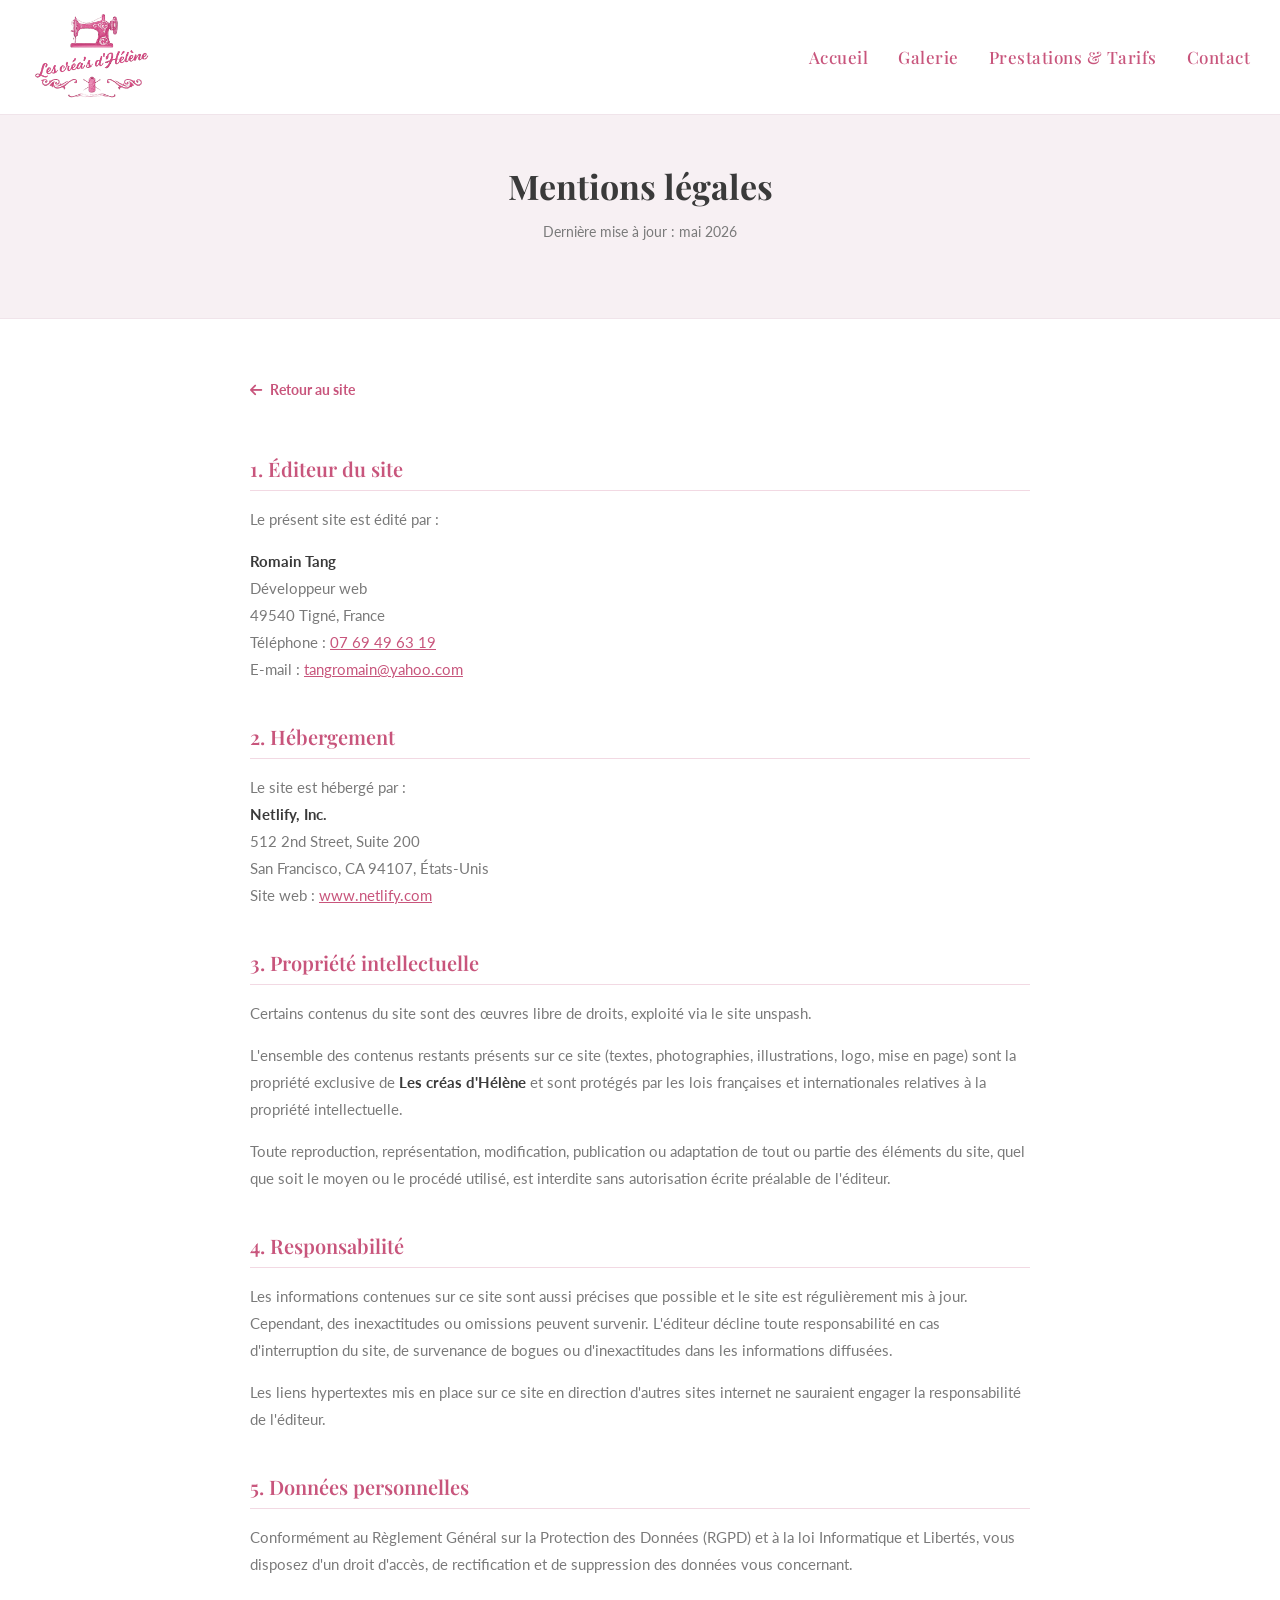
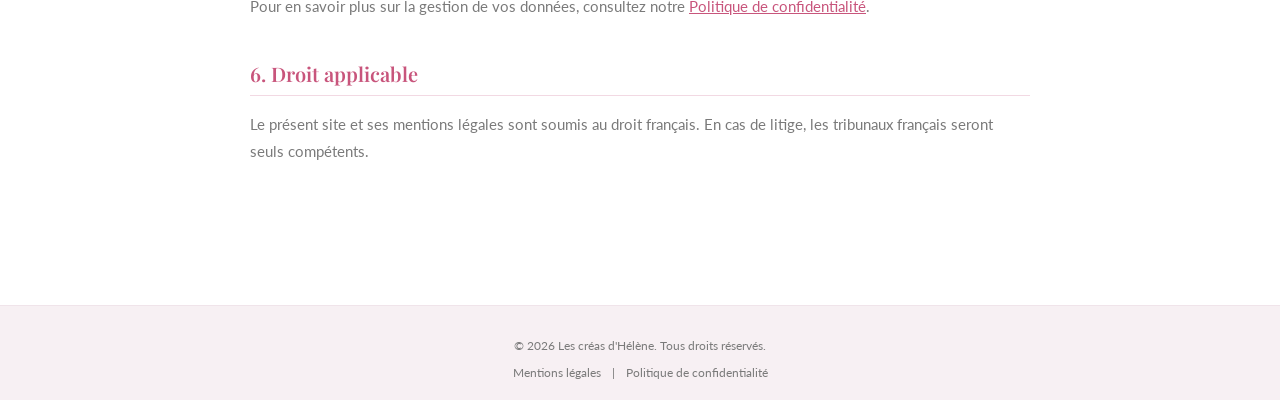
==== mentions.html @ effd79c7 "feat: add mentions legales + pol de confidentialité + link and css associated" ====
<!DOCTYPE html>
<html lang="fr">
<head>
  <meta charset="UTF-8" />
  <meta name="viewport" content="width=device-width, initial-scale=1.0"/>
  <title>Mentions légales – Les créas d'Hélène</title>
  <meta name="description" content="Mentions légales du site Les créas d'Hélène, couture artisanale à Yzernay.">
  <link rel="stylesheet" href="https://cdnjs.cloudflare.com/ajax/libs/font-awesome/6.5.2/css/all.min.css">
  <link href="https://fonts.googleapis.com/css2?family=Playfair+Display:wght@400;600;700&family=Lato:wght@300;400;700&display=swap" rel="stylesheet"/>
  <link rel="stylesheet" href="styles.css"/>
</head>
<body>

<!-- HEADER -->
<header>
  <a class="logo" href="index.html">
    <img src="assets/logos/couture-artisanale-helene.png" alt="Les créas d'Hélène"/>
  </a>
  <nav>
    <a href="index.html#hero">Accueil</a>
    <a href="index.html#galerie">Galerie</a>
    <a href="index.html#tarifs">Prestations & Tarifs</a>
    <a href="index.html#contact">Contact</a>
  </nav>
  <button class="burger" id="burgerBtn" aria-label="Menu">
    <span></span><span></span><span></span>
  </button>
</header>

<!-- MOBILE NAV -->
<div class="mobile-nav" id="mobileNav">
  <a href="index.html#hero" class="mobile-link">Accueil</a>
  <a href="index.html#galerie" class="mobile-link">Galerie</a>
  <a href="index.html#tarifs" class="mobile-link">Prestations & Tarifs</a>
  <a href="index.html#contact" class="mobile-link">Contact</a>
</div>

<!-- HERO -->
<div class="legal-hero">
  <h1>Mentions légales</h1>
  <p>Dernière mise à jour : mai 2026</p>
</div>

<!-- CONTENU -->
<div class="legal-content">
  <a href="index.html" class="back-link">
    <i class="fa-solid fa-arrow-left"></i> Retour au site
  </a>

  <div class="legal-block">
    <h2>1. Éditeur du site</h2>
    <p>Le présent site est édité par :</p>
    <p>
      <strong>Romain Tang</strong><br>
      Développeur web<br>
      49540 Tigné, France<br>
      Téléphone : <a href="tel:0769496319" style="color:var(--pink)">07 69 49 63 19</a><br>
      E-mail : <a href="mailto:tangromain@yahoo.com" style="color:var(--pink)">tangromain@yahoo.com</a>
    </p>
  </div>

  <div class="legal-block">
    <h2>2. Hébergement</h2>
    <p>
      Le site est hébergé par :<br>
      <strong>Netlify, Inc.</strong><br>
      512 2nd Street, Suite 200<br>
      San Francisco, CA 94107, États-Unis<br>
      Site web : <a href="https://www.netlify.com" target="_blank" style="color:var(--pink)">www.netlify.com</a>
    </p>
  </div>

  <div class="legal-block">
    <h2>3. Propriété intellectuelle</h2>
    <p>Certains contenus du site sont des œuvres libre de droits, exploité via le site unspash.</p>
    <p>L'ensemble des contenus restants présents sur ce site (textes, photographies, illustrations, logo, mise en page) sont la propriété exclusive de <strong>Les créas d'Hélène</strong> et sont protégés par les lois françaises et internationales relatives à la propriété intellectuelle.</p>
    <p>Toute reproduction, représentation, modification, publication ou adaptation de tout ou partie des éléments du site, quel que soit le moyen ou le procédé utilisé, est interdite sans autorisation écrite préalable de l'éditeur.</p>
  </div>

  <div class="legal-block">
    <h2>4. Responsabilité</h2>
    <p>Les informations contenues sur ce site sont aussi précises que possible et le site est régulièrement mis à jour. Cependant, des inexactitudes ou omissions peuvent survenir. L'éditeur décline toute responsabilité en cas d'interruption du site, de survenance de bogues ou d'inexactitudes dans les informations diffusées.</p>
    <p>Les liens hypertextes mis en place sur ce site en direction d'autres sites internet ne sauraient engager la responsabilité de l'éditeur.</p>
  </div>

  <div class="legal-block">
    <h2>5. Données personnelles</h2>
    <p>Conformément au Règlement Général sur la Protection des Données (RGPD) et à la loi Informatique et Libertés, vous disposez d'un droit d'accès, de rectification et de suppression des données vous concernant.</p>
    <p>Pour en savoir plus sur la gestion de vos données, consultez notre <a href="politique.html" style="color:var(--pink)">Politique de confidentialité</a>.</p>
  </div>

  <div class="legal-block">
    <h2>6. Droit applicable</h2>
    <p>Le présent site et ses mentions légales sont soumis au droit français. En cas de litige, les tribunaux français seront seuls compétents.</p>
  </div>
</div>

<!-- FOOTER -->
<footer>
  <p>© 2026 Les créas d'Hélène. Tous droits réservés.</p>
  <a href="mentions.html">Mentions légales</a> | <a href="politique.html">Politique de confidentialité</a>
</footer>

<script src="script.js"></script>
</body>
</html>
---- styles.css ----
/* MOBILE PAR DEFAUT : 0px à 480px */

:root {
  --pink:       #c8557c;
  --pink-light: #f2d9e3;
  --pink-pale:  #faf3f6;
  --pink-mid:   #e8b4c8;
  --text:       #3a3a3a;
  --muted:      #7a7a7a;
  --white:      #ffffff;
  --bg-section: #f7f0f3;
}

html {
  scroll-behavior: smooth;
}

body {
  font-family: 'Lato', sans-serif;
  margin: 0;
}

header {
  background: rgba(255, 255, 255, 0.97);
  border-bottom: 1px solid #f0e4ea;
  display: flex;
  align-items: center;
  justify-content: space-between;
  padding: 10px 10px;
  height: 64px;
  position: fixed;
  top: 0;
  left: 0;
  right: 0;
  z-index: 1000;
}

.logo img {
  height: 60px;
}

/* ── NAVIGATION DESKTOP (cachée sur mobile) ─ */
nav {
  display: none;
}

nav a {
  text-decoration: none;
  font-size: 14px;
  font-weight: 400;
  color: var(--text);
  letter-spacing: 0.5px;
  transition: color 0.2s;
}

nav a:hover {
  color: var(--pink-mid);
}

/* ── BURGER ──*/
.burger {
  display: flex;
  flex-direction: column;
  gap: 5px;
  background: none;
  border: none;
  cursor: pointer;
  padding: 0.5rem;
  z-index: 1002;
}

.burger span {
  display: block;
  width: 24px;
  height: 2px;
  background: var(--pink);
  border-radius: 2px;
  transition: all 0.3s ease;
}

/* Animation burger actif */
.burger.active span:nth-child(1) {
  transform: rotate(45deg) translate(5px, 5px);
}
.burger.active span:nth-child(2) {
  opacity: 0;
}
.burger.active span:nth-child(3) {
  transform: rotate(-45deg) translate(5px, -5px);
}

/* ── MOBILE NAV ── */
.mobile-nav {
  position: fixed;
  top: 81px;
  right: -100%;
  width: 60%;
  background: var(--white);
  border-left: 1px solid #f0e4ea;
  box-shadow: -4px 0 20px rgba(200, 85, 124, 0.08);
  display: flex;
  flex-direction: column;
  align-items: center;
  justify-content: flex-start;
  z-index: 999;
  transition: right 0.45s ease;
}

.mobile-nav.active {
  right: 0;
}

.mobile-nav a {
  width: 100%;
  text-align: center;
  font-family: 'Playfair Display', serif;
  font-size: 18px;
  color: var(--text);
  text-decoration: none;
  padding: 0.7rem;
  display: block;
  transition: color 0.2s, background 0.2s;
}

.mobile-nav a:hover {
  color: var(--pink);
  background: var(--pink-pale);
}

/* ── HERO ── */
#hero {
  position: relative;
  height: 360px;
  overflow: hidden;
  display: flex;
  align-items: center;
}

.hero-bg {
  position: absolute;
  inset: 0;
  background: url('assets/images/rideau-hero-section-mobile.jpg') center bottom / cover no-repeat;
  opacity: 0.8;
}

.hero-content {
  position: relative;
  z-index: 2;
  padding: 0 40px;
  max-width: 360px;
}

.hero-content h1 {
  font-family: 'Playfair Display', serif;
  font-size: 26px;
  font-weight: 700;
  color: var(--white);
  margin-bottom: 14px;
  line-height: 1.25;
  text-shadow: 0 2px 8px rgba(0, 0, 0, 0.4);
}

.hero-content p {
  color: rgba(255, 255, 255, 0.92);
  font-size: 14px;
  line-height: 1.7;
  margin-bottom: 26px;
  font-weight: 600;
  text-shadow: 0 2px 8px rgba(0, 0, 0, 0.4);
}

.btn-primary {
  display: inline-block;
  padding: 12px 26px;
  background: var(--white);
  color: var(--pink);
  border: none;
  border-radius: 30px;
  font-size: 15px;
  font-weight: 700;
  letter-spacing: 0.5px;
  cursor: pointer;
  text-decoration: none;
  transition: transform 0.2s, box-shadow 0.2s;
}

/* ── SECTIONS BASE ──*/
section {
  padding: 40px 24px;
}

.sectionTitle {
  font-size: 24px;
  font-weight: 700;
  text-align: center;
  margin-bottom: 12px;
}

.sectionSub {
  text-align: center;
  color: var(--muted);
  font-size: 14px;
  line-height: 1.7;
  max-width: 520px;
  margin: 0 auto 40px;
}

/* ── SERVICES ── */
#services {
  background: var(--white);
}

#services i {
  color: var(--pink);
}

.cards {
  display: grid;
  grid-template-columns: 1fr;
  gap: 20px;
  max-width: 1100px;
  margin: 0 auto;
}

.card {
  background: var(--white);
  border: 1px solid #f0e6ec;
  border-radius: 15px;
  padding: 28px 22px;
  transition: box-shadow 0.3s, transform 0.3s;
}

.card:hover {
  box-shadow: 0 12px 40px rgba(200, 85, 124, 0.1);
  transform: translateY(-4px);
}

.card-icon {
  width: 48px;
  height: 48px;
  border-radius: 12px;
  background: var(--pink-pale);
  display: flex;
  align-items: center;
  justify-content: center;
  font-size: 20px;
  margin-bottom: 18px;
}

.card p {
  color :#7a7a7a;
  font-size: 14px;
  line-height: 1.7;
}

/* ── ABOUT ─── */
#about {
  background: var(--bg-section);
}

.about-grid {
  display: flex;
  flex-direction: column;
  gap: 32px;
  max-width: 1100px;
  margin: 0 auto;
}

.about-img {
  opacity: 0.7;
}

.about-img img {
  width: 100%;
  border-radius: 15px;
  object-fit: cover;
  height: 240px;
  box-shadow: 0 12px 36px rgba(200, 85, 124, 0.12);
}

.about-text h2 {
  font-size: 24px;
  margin-bottom: 16px;
}

.about-text p {
  color: var(--muted);
  font-size: 14px;
  line-height: 1.8;
  margin-bottom: 14px;
}

.stats {
  display: flex;
  gap: 36px;
  margin-top: 20px;
}

.stat-num {
  font-family: 'Playfair Display', serif;
  font-size: 28px;
  font-weight: 700;
  color: var(--pink);
}

.stat-label {
  font-size: 12px;
  color: var(--muted);
  margin-top: 4px;
}

/* ── GALERIE CAROUSEL ── */
#galerie {
  background: var(--white);
}

.carousel {
  max-width: 900px;
  margin: 0 auto;
}

/* Grande image */
.carousel-main {
  width: 100%;
  aspect-ratio: 5/3;
  border-radius: 10px;
  overflow: hidden;
  margin-bottom: 16px;
}

.carousel-main img {
  width: 100%;
  height: 100%;
  object-fit: cover;
  transition: opacity 0.5s ease;
  opacity: 0.8;
}

.carousel-main img.fade {
  opacity: 0;
}

/* Wrapper flèches + miniatures */
.carousel-thumbs-wrapper {
  display: flex;
  align-items: center;
  gap: 10px;
}

/* Flèches */
.carousel-arrow {
  flex-shrink: 0;
  width: 36px;
  height: 36px;
  border-radius: 50%;
  border: 1px solid #f0e6ec;
  background: var(--white);
  color: var(--pink);
  font-size: 22px;
  line-height: 1;
  cursor: pointer;
  display: flex;
  align-items: center;
  justify-content: center;
  transition: background 0.2s, color 0.2s;
}

.carousel-arrow:hover {
  background: var(--pink);
  color: var(--white);
}

/* Miniatures */
.carousel-thumbs {
  display: flex;
  gap: 10px;
  overflow-x: auto;
  scroll-behavior: smooth;
  scrollbar-width: none; /* Firefox */
  flex: 1;
}

.carousel-thumbs::-webkit-scrollbar {
  display: none; /* Chrome/Safari */
}

.thumb {
  flex-shrink: 0;
  width: 72px;
  height: 52px;
  object-fit: cover;
  border-radius: 6px;
  cursor: pointer;
  opacity: 0.6;
  border: 2px solid transparent;
  transition: opacity 0.2s, border-color 0.2s;
}

.thumb:hover {
  opacity: 0.85;
}

.thumb.active {
  opacity: 1;
  border-color: var(--pink);
}

/* ── TARIFS ── */
#tarifs {
  background: var(--bg-section);
}

.pricing-grid {
  display: grid;
  grid-template-columns: 1fr;
  gap: 20px;
  max-width: 820px;
  margin: 0 auto;
}

.pricing-card {
  background: var(--white);
  border-radius: 15px;
  padding: 28px 24px;
  box-shadow: 0 4px 20px rgba(200, 85, 124, 0.07);
}

.pricing-card h3 {
  font-size: 17px;
  margin-bottom: 20px;
}

.pricing-row {
  display: flex;
  justify-content: space-between;
  align-items: center;
  padding: 10px 0;
  border-bottom: 1px solid #f5ecf0;
  font-size: 13px;
}

.pricing-row:last-child {
  border-bottom: none;
}

.pricing-row .price {
  font-weight: 700;
  color: var(--text);
  white-space: nowrap;
}

 #tarifs .price {
  color: var(--pink);
}

/* ── CONTACT ── */
#contact {
  background: var(--white);
}

.contact-items {
  display: flex;
  flex-direction: column;
  align-items: center;
  gap: 32px;
  margin-top: 32px;
}

.contact-item {
  display: flex;
  flex-direction: column;
  align-items: center; /* centre l'icône et le texte */
}

.contact-icon {
  width: 52px;
  height: 52px;
  border-radius: 50%;
  background: var(--pink-pale);
  color: var(--pink);
  display: flex;
  align-items: center;
  justify-content: center;
  font-size: 20px;
  margin: 0 auto 12px;
}

.contact-item a {
  color: var(--muted);
  text-decoration: none;
  transition: color 0.2s;
}

.contact-item i {
  color: var(--pink);
}

.contact-item p {
  font-size: 14px;
  color: var(--muted);
}

.contact-item a:hover {
  color: var(--pink);
}

/* ── FOOTER ── */
footer {
  background: var(--bg-section);
  text-align: center;
  padding: 20px 24px;
  font-size: 12px;
  color: var(--muted);
  border-top: 1px solid #f0e4ea;
}

footer a {
  color: var(--muted);
  text-decoration: none;
  margin: 0 8px;
  transition: color 0.2s;
}

footer a:hover {
  color: var(--pink);
}

/* GRAND MOBILE */
@media (min-width: 481px) {

}


/* MOBILE LANDSCAPE / PETITE TABLETTE */
@media (min-width: 576px) {

/* HEADER */
#hero {
  height: 380px;
}

.hero-bg {
  background: url('assets/images/rideau-hero-section.png') center bottom / cover no-repeat;
}

/* CONTACT */
.contact-items {
  flex-direction: row;
  justify-content: center;
  align-items: flex-start;
  gap: 48px;
  justify-content: space-evenly;
}

}


/* TABLETTE PORTRAIT */
@media (min-width: 768px) {

/* HEADER */
header {
  padding: 12px 25px;
  height: 72px;
}

.logo img {
  height: 68px;
}

.burger {
  display: none;
}

.mobile-nav {
  display: none !important;
}

nav {
  display: flex;
  gap: 30px;
  align-items: center;
}

nav a {
  font-family: 'Playfair Display', serif;
  font-size: 15px;
  font-weight: 500;
  color: var(--pink);
}

/* HERO */
#hero {
  height: 440px;
}

.hero-content {
  padding: 0 56px;
  max-width: 480px;
}

.hero-content h1 { font-size: 32px; }
.hero-content p  { font-size: 15px; }

/* SECTIONS */
section {
  padding: 56px 36px;
}

.sectionTitle { font-size: 26px; }

/* SERVICES */
.cards {
  grid-template-columns: 1fr 1fr;
  gap: 20px;
}

/* ABOUT */
.about-img img {
  height: 300px;
}

/* GALERIE */
.gallery-grid {
  grid-template-columns: 1fr 1fr;
  gap: 20px;
}

.cards .card:last-child:nth-child(odd),
.gallery-grid .gallery-item:last-child:nth-child(odd) {
  grid-column: 1 / -1;  /* prend toute la largeur */
  max-width: 50%;       /* mais reste à la moitié */
  margin: 0 auto;       /* et se centre */
  justify-self: center;
}

/* TARIFS */
.pricing-grid {
  grid-template-columns: 1fr 1fr;
}

.pricing-grid .pricing-card:last-child:nth-child(odd) {
  grid-column: 1 / -1;
  justify-self: stretch;
}

/* CONTACT */
.contact-items {
  flex-direction: row;
  justify-content: center;
  align-items: flex-start;
  gap: 48px;
  justify-content: space-evenly;
}

.contact-item p{
  text-align: center;
}
}


/* TABLETTE LANDSCAPE */
@media (min-width: 992px) {

/* HEADER */
header {
  padding: 10px 25px;
  height: 76px;
}

.logo img {
  height: 72px;
}

/* HERO */
.hero-content h1 { font-size: 38px; }

/* SECTIONS */
section {
  padding: 72px 48px;
}

.sectionTitle { font-size: 28px; }

/* SERVICES — 3 colonnes, annule l'orphelin */
.cards {
  grid-template-columns: repeat(3, 1fr);
  gap: 24px;
}

.cards .card:last-child:nth-child(odd) {
  grid-column: auto;
  max-width: 100%;
  margin: 0;
  justify-self: auto;
}

/* ABOUT — 2 colonnes */
.about-grid {
  display: grid;
  grid-template-columns: 1fr 1fr;
  gap: 56px;
  align-items: center;
}

.about-img { order: 0; }
.about-img img { height: 360px; }
.about-text h2 { font-size: 28px; }
.about-text p  { font-size: 15px; }

.stats {
  margin-left: 1rem;
}

/* GALERIE — 3 colonnes, annule l'orphelin */
.gallery-grid {
  grid-template-columns: repeat(3, 1fr);
  gap: 20px;
}

.gallery-grid .gallery-item:last-child:nth-child(odd) {
  grid-column: auto;
  max-width: 100%;
  margin: 0;
  justify-self: auto;
}

/* TARIFS */
.pricing-grid {
  max-width: 1100px;
}

.contact-items {
  justify-content: space-evenly;
  padding: 0 80px 0 80px;
}

}

/* DESKTOP */
@media (min-width: 1024px) {

/* HEADER*/ 
header {
  height: 96px; 
}
.logo img { 
  height: 88px; 
}
nav a { 
  font-size: 17px; 
}

/* SECTIONS */
section {
  padding: 88px 64px;
}

.sectionTitle { font-size: 30px; }
.sectionSub   { font-size: 15px; }

/* HERO */
.hero-content h1 { font-size: 48px; }
.hero-content p  { font-size: 18px; }

/* SERVICES */
.card h3 { font-size: 18px; }
.card p  { font-size: 15px; }

/* ABOUT */
.about-text h2 { font-size: 30px; }
.about-text p  { font-size: 15px; }
.stat-num      { font-size: 32px; }

/* TARIFS */
.pricing-card h3   { font-size: 20px; }
.pricing-row       { font-size: 15px; }

/* CONTACT */
.contact-items {
  padding: 0 120px 0 120px;
}
.contact-item p { font-size: 15px; }

}

/* LARGE DESKTOP */
@media (min-width: 1280px) {

/* HEADER */
header {
  padding: 10px 30px;
  height: 94px;
}

.logo img { 
  height: 90px; 
}

/* SECTIONS */
section {
  padding: 100px 80px;
}

.sectionTitle { font-size: 32px; }

/* HERO */
.hero-content h1 { font-size: 46px; }
.hero-content {
  max-width: 600px;
}

/* TARIFS */
.pricing-grid {
  max-width: 1200px;
}

.contact-items {
  justify-content: space-evenly;
  padding: 20px 240px 0 240px;
}

}

/* EXTRA LARGE DESKTOP */
@media (min-width: 1920px) {

/* HEADER */
header {
  padding: 10px 25px;
  height: 96px;
}

.logo img { 
  height: 92px; 
}

nav a { 
  font-size: 18px; 
}

/* SECTIONS */
section {
  padding: 120px 120px;
}

.sectionTitle { font-size: 36px; }
.sectionSub   { font-size: 16px; }

/* HERO */
.hero-content h1 { font-size: 62px; }
.hero-content p  { font-size: 20px; }
.hero-content {
  max-width: 700px;
}

/* TARIFS */
.pricing-grid {
  max-width: 1400px;
}

}

/* ── POLITIQUE DE CONFIDENTIALITE ── */
.legal-hero {
      background: var(--bg-section);
      padding: 120px 24px 56px;
      text-align: center;
      border-bottom: 1px solid #f0e4ea;
    }
    .legal-hero h1 {
      font-family: 'Playfair Display', serif;
      font-size: 28px;
      font-weight: 700;
      color: var(--text);
      margin-bottom: 10px;
    }
    .legal-hero p {
      color: var(--muted);
      font-size: 14px;
    }
    .legal-content {
      max-width: 780px;
      margin: 0 auto;
      padding: 48px 24px 80px;
    }
    .legal-block {
      margin-bottom: 40px;
    }
    .legal-block h2 {
      font-family: 'Playfair Display', serif;
      font-size: 18px;
      font-weight: 600;
      color: var(--pink);
      margin-bottom: 14px;
      padding-bottom: 8px;
      border-bottom: 1px solid var(--pink-light);
    }
    .legal-block p,
    .legal-block li {
      font-size: 14px;
      color: var(--muted);
      line-height: 1.8;
      margin-bottom: 8px;
    }
    .legal-block ul {
      padding-left: 20px;
    }
    .legal-block strong {
      color: var(--text);
      font-weight: 700;
    }
    .back-link {
      display: inline-flex;
      align-items: center;
      gap: 8px;
      color: var(--pink);
      text-decoration: none;
      font-size: 14px;
      font-weight: 700;
      margin-bottom: 40px;
      transition: opacity 0.2s;
    }
    .back-link:hover { opacity: 0.75; }
    .highlight-box {
      background: var(--pink-pale);
      border-left: 3px solid var(--pink);
      border-radius: 0 10px 10px 0;
      padding: 16px 20px;
      margin: 16px 0;
    }
    .highlight-box p {
      margin: 0;
      font-size: 13px !important;
    }

    @media (min-width: 768px) {
      .legal-hero { padding: 140px 36px 64px; }
      .legal-hero h1 { font-size: 34px; }
      .legal-content { padding: 60px 36px 100px; }
      .legal-block h2 { font-size: 20px; }
      .legal-block p,
      .legal-block li { font-size: 15px; }
      .highlight-box p { font-size: 14px !important; }
    }

    /* MENTIONS LEGALES */
    .legal-hero {
      background: var(--bg-section);
      padding: 120px 24px 56px;
      text-align: center;
      border-bottom: 1px solid #f0e4ea;
    }
    .legal-hero h1 {
      font-family: 'Playfair Display', serif;
      font-size: 28px;
      font-weight: 700;
      color: var(--text);
      margin-bottom: 10px;
    }
    .legal-hero p {
      color: var(--muted);
      font-size: 14px;
    }
    .legal-content {
      max-width: 780px;
      margin: 0 auto;
      padding: 48px 24px 80px;
    }
    .legal-block {
      margin-bottom: 40px;
    }
    .legal-block h2 {
      font-family: 'Playfair Display', serif;
      font-size: 18px;
      font-weight: 600;
      color: var(--pink);
      margin-bottom: 14px;
      padding-bottom: 8px;
      border-bottom: 1px solid var(--pink-light);
    }
    .legal-block p,
    .legal-block li {
      font-size: 14px;
      color: var(--muted);
      line-height: 1.8;
      margin-bottom: 8px;
    }
    .legal-block ul {
      padding-left: 20px;
    }
    .legal-block strong {
      color: var(--text);
      font-weight: 700;
    }
    .back-link {
      display: inline-flex;
      align-items: center;
      gap: 8px;
      color: var(--pink);
      text-decoration: none;
      font-size: 14px;
      font-weight: 700;
      margin-bottom: 40px;
      transition: opacity 0.2s;
    }
    .back-link:hover { opacity: 0.75; }

    @media (min-width: 768px) {
      .legal-hero { padding: 140px 36px 64px; }
      .legal-hero h1 { font-size: 34px; }
      .legal-content { padding: 60px 36px 100px; }
      .legal-block h2 { font-size: 20px; }
      .legal-block p,
      .legal-block li { font-size: 15px; }
    }
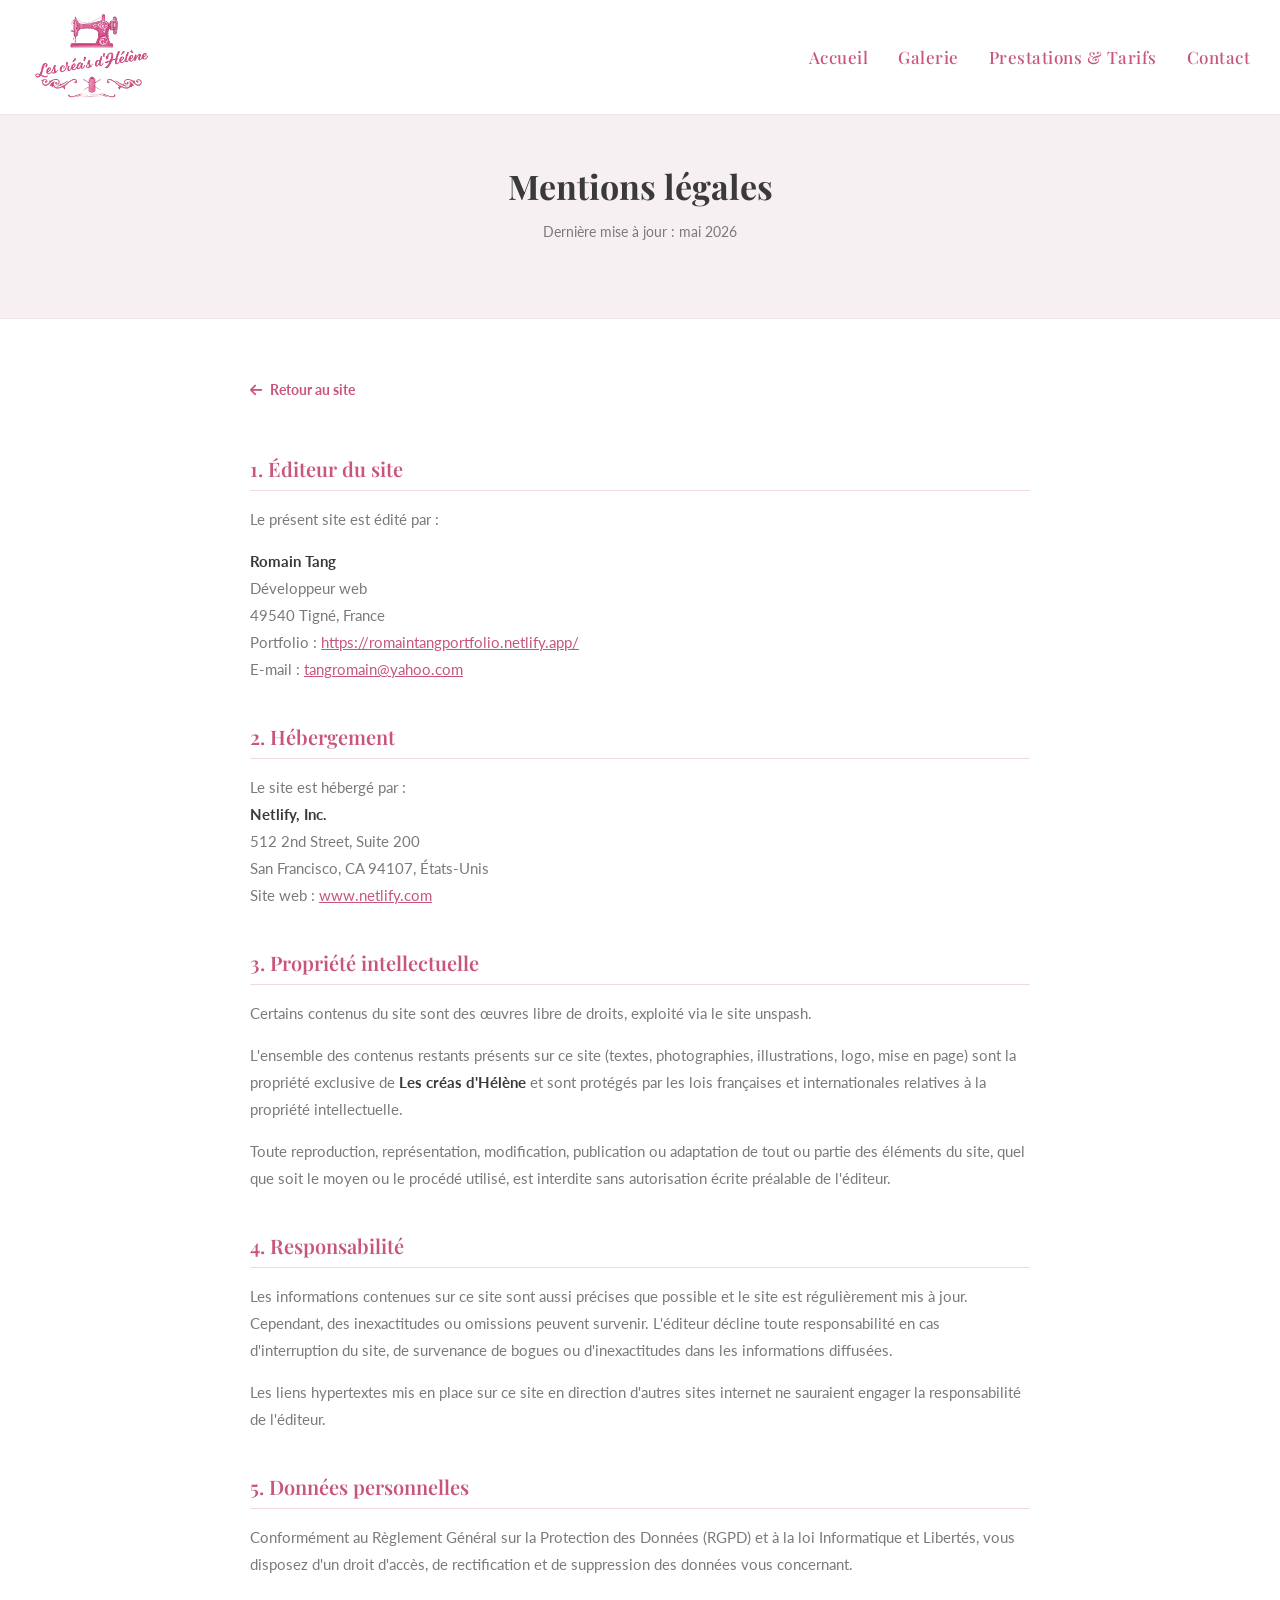
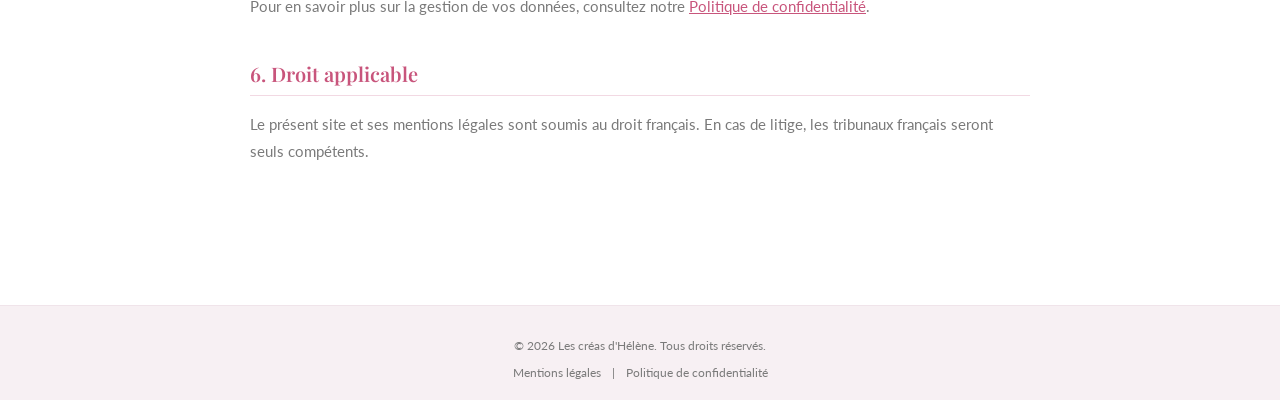
==== commit 16916fa7: "fix: minor fixes" ====
--- a/mentions.html
+++ b/mentions.html
@@ -3,7 +3,7 @@
 <head>
   <meta charset="UTF-8" />
   <meta name="viewport" content="width=device-width, initial-scale=1.0"/>
-  <title>Mentions légales – Les créas d'Hélène</title>
+  <title>Mentions légales - Les créas d'Hélène</title>
   <meta name="description" content="Mentions légales du site Les créas d'Hélène, couture artisanale à Yzernay.">
   <link rel="stylesheet" href="https://cdnjs.cloudflare.com/ajax/libs/font-awesome/6.5.2/css/all.min.css">
   <link href="https://fonts.googleapis.com/css2?family=Playfair+Display:wght@400;600;700&family=Lato:wght@300;400;700&display=swap" rel="stylesheet"/>
@@ -54,7 +54,7 @@
       <strong>Romain Tang</strong><br>
       Développeur web<br>
       49540 Tigné, France<br>
-      Téléphone : <a href="tel:0769496319" style="color:var(--pink)">07 69 49 63 19</a><br>
+      Portfolio : <a href="https://romaintangportfolio.netlify.app/" style="color:var(--pink)">https://romaintangportfolio.netlify.app/</a><br>
       E-mail : <a href="mailto:tangromain@yahoo.com" style="color:var(--pink)">tangromain@yahoo.com</a>
     </p>
   </div>
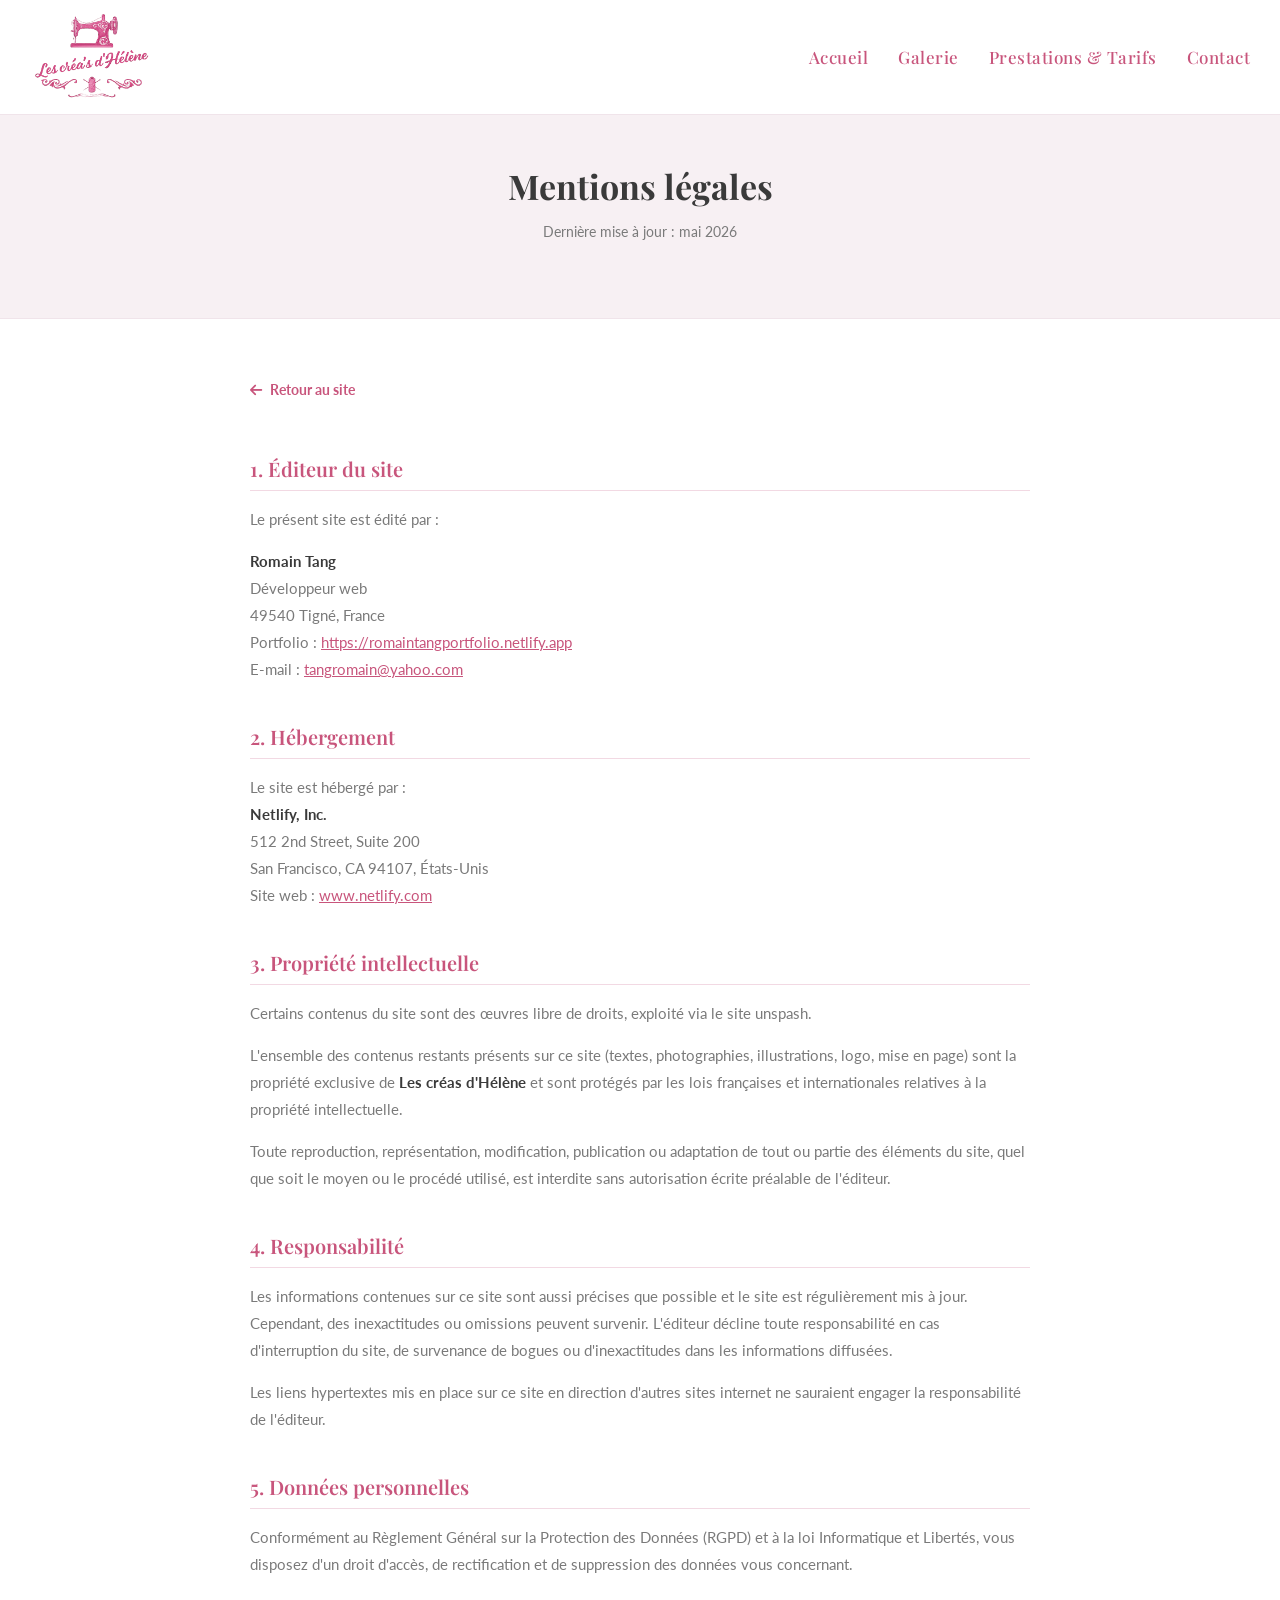
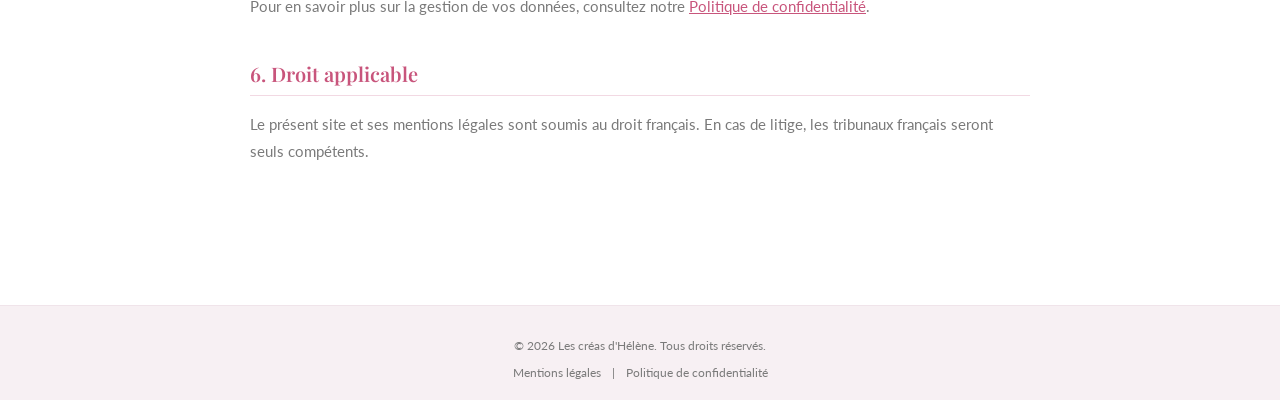
==== commit b9ab65cd: "fix: minor fixes 2" ====
--- a/mentions.html
+++ b/mentions.html
@@ -54,7 +54,7 @@
       <strong>Romain Tang</strong><br>
       Développeur web<br>
       49540 Tigné, France<br>
-      Portfolio : <a href="https://romaintangportfolio.netlify.app/" style="color:var(--pink)">https://romaintangportfolio.netlify.app/</a><br>
+      Portfolio : <a href="https://romaintangportfolio.netlify.app" target="_blank" style="color:var(--pink)">https://romaintangportfolio.netlify.app</a><br>
       E-mail : <a href="mailto:tangromain@yahoo.com" style="color:var(--pink)">tangromain@yahoo.com</a>
     </p>
   </div>
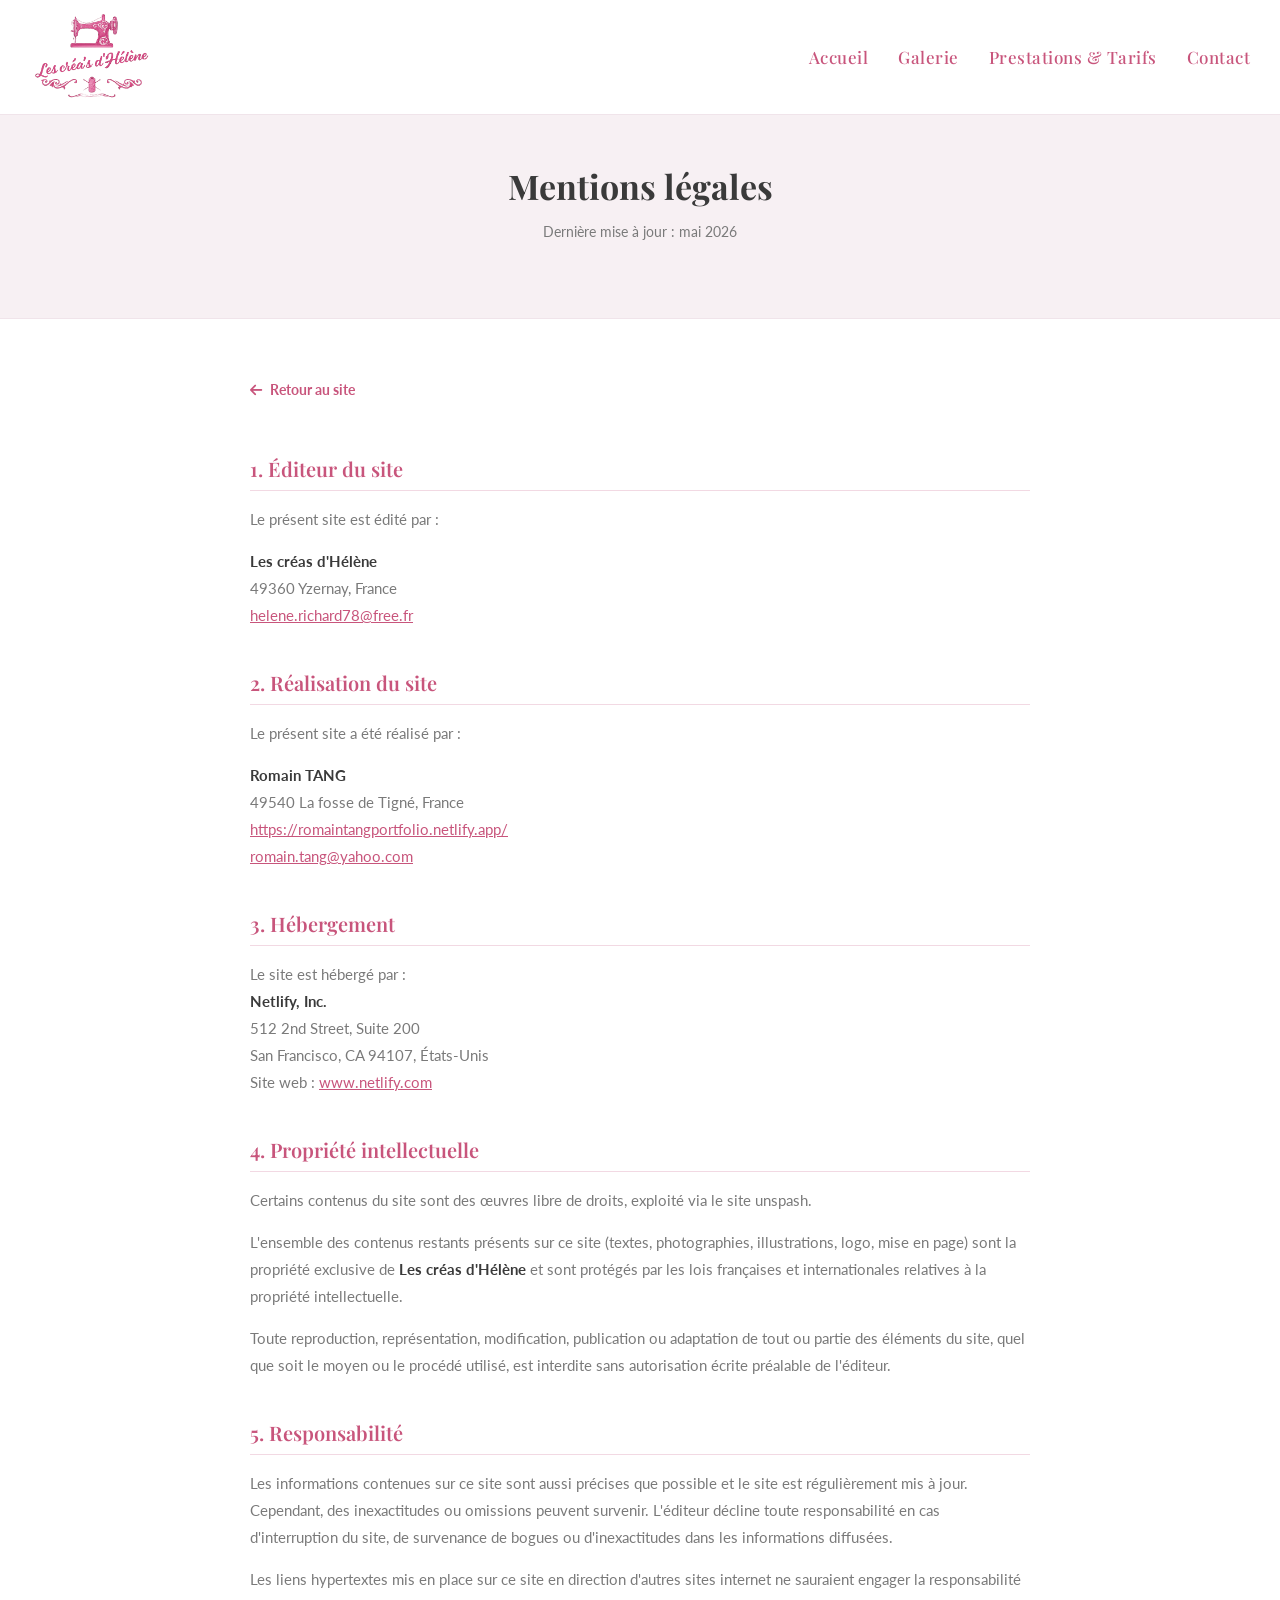
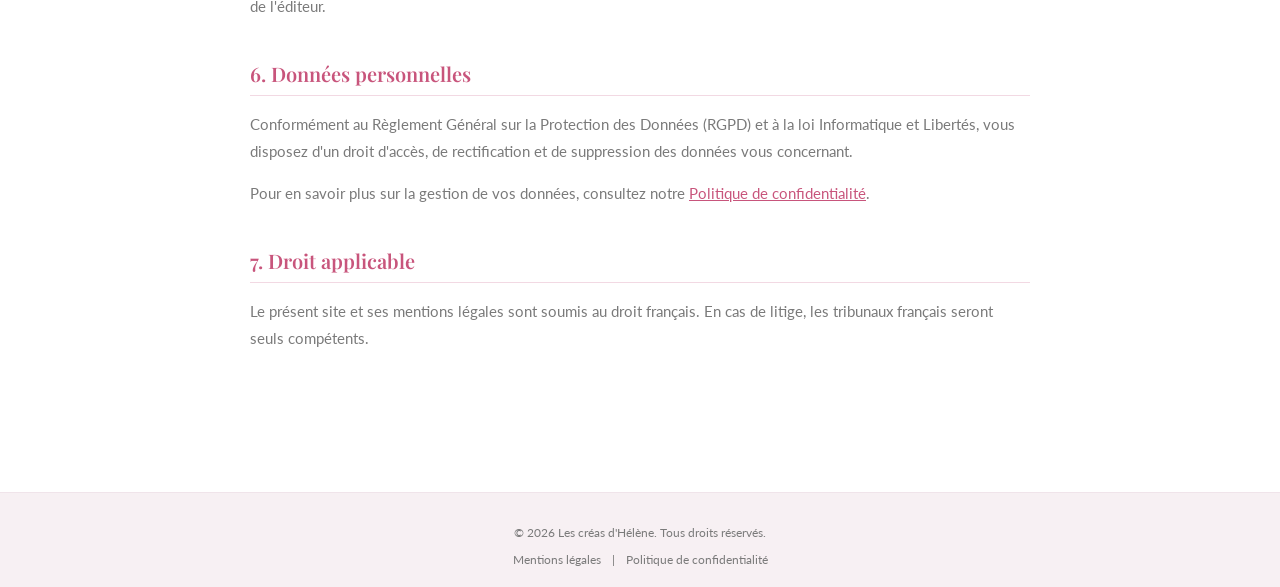
==== commit 949fa3c9: "feat: new asset + mentions fix" ====
--- a/mentions.html
+++ b/mentions.html
@@ -51,16 +51,25 @@
     <h2>1. Éditeur du site</h2>
     <p>Le présent site est édité par :</p>
     <p>
-      <strong>Romain Tang</strong><br>
-      Développeur web<br>
-      49540 Tigné, France<br>
-      Portfolio : <a href="https://romaintangportfolio.netlify.app" target="_blank" style="color:var(--pink)">https://romaintangportfolio.netlify.app</a><br>
-      E-mail : <a href="mailto:tangromain@yahoo.com" style="color:var(--pink)">tangromain@yahoo.com</a>
+      <strong>Les créas d'Hélène</strong><br>
+      49360 Yzernay, France<br>
+      <a href="mailto:helene.richard78@free.fr" style="color:var(--pink)">helene.richard78@free.fr</a><br>
+    </p>
+  </div>
+
+   <div class="legal-block">
+    <h2>2. Réalisation du site</h2>
+    <p>Le présent site a été réalisé par :</p>
+    <p>
+      <strong>Romain TANG</strong><br>
+      49540 La fosse de Tigné, France<br>
+      <a href="https://romaintangportfolio.netlify.app/" target="_blank" style="color:var(--pink)">https://romaintangportfolio.netlify.app/</a><br>
+      <a href="mailto:romain.tang@yahoo.com" style="color:var(--pink)">romain.tang@yahoo.com</a><br>
     </p>
   </div>
 
   <div class="legal-block">
-    <h2>2. Hébergement</h2>
+    <h2>3. Hébergement</h2>
     <p>
       Le site est hébergé par :<br>
       <strong>Netlify, Inc.</strong><br>
@@ -71,26 +80,26 @@
   </div>
 
   <div class="legal-block">
-    <h2>3. Propriété intellectuelle</h2>
+    <h2>4. Propriété intellectuelle</h2>
     <p>Certains contenus du site sont des œuvres libre de droits, exploité via le site unspash.</p>
     <p>L'ensemble des contenus restants présents sur ce site (textes, photographies, illustrations, logo, mise en page) sont la propriété exclusive de <strong>Les créas d'Hélène</strong> et sont protégés par les lois françaises et internationales relatives à la propriété intellectuelle.</p>
     <p>Toute reproduction, représentation, modification, publication ou adaptation de tout ou partie des éléments du site, quel que soit le moyen ou le procédé utilisé, est interdite sans autorisation écrite préalable de l'éditeur.</p>
   </div>
 
   <div class="legal-block">
-    <h2>4. Responsabilité</h2>
+    <h2>5. Responsabilité</h2>
     <p>Les informations contenues sur ce site sont aussi précises que possible et le site est régulièrement mis à jour. Cependant, des inexactitudes ou omissions peuvent survenir. L'éditeur décline toute responsabilité en cas d'interruption du site, de survenance de bogues ou d'inexactitudes dans les informations diffusées.</p>
     <p>Les liens hypertextes mis en place sur ce site en direction d'autres sites internet ne sauraient engager la responsabilité de l'éditeur.</p>
   </div>
 
   <div class="legal-block">
-    <h2>5. Données personnelles</h2>
+    <h2>6. Données personnelles</h2>
     <p>Conformément au Règlement Général sur la Protection des Données (RGPD) et à la loi Informatique et Libertés, vous disposez d'un droit d'accès, de rectification et de suppression des données vous concernant.</p>
     <p>Pour en savoir plus sur la gestion de vos données, consultez notre <a href="politique.html" style="color:var(--pink)">Politique de confidentialité</a>.</p>
   </div>
 
   <div class="legal-block">
-    <h2>6. Droit applicable</h2>
+    <h2>7. Droit applicable</h2>
     <p>Le présent site et ses mentions légales sont soumis au droit français. En cas de litige, les tribunaux français seront seuls compétents.</p>
   </div>
 </div>
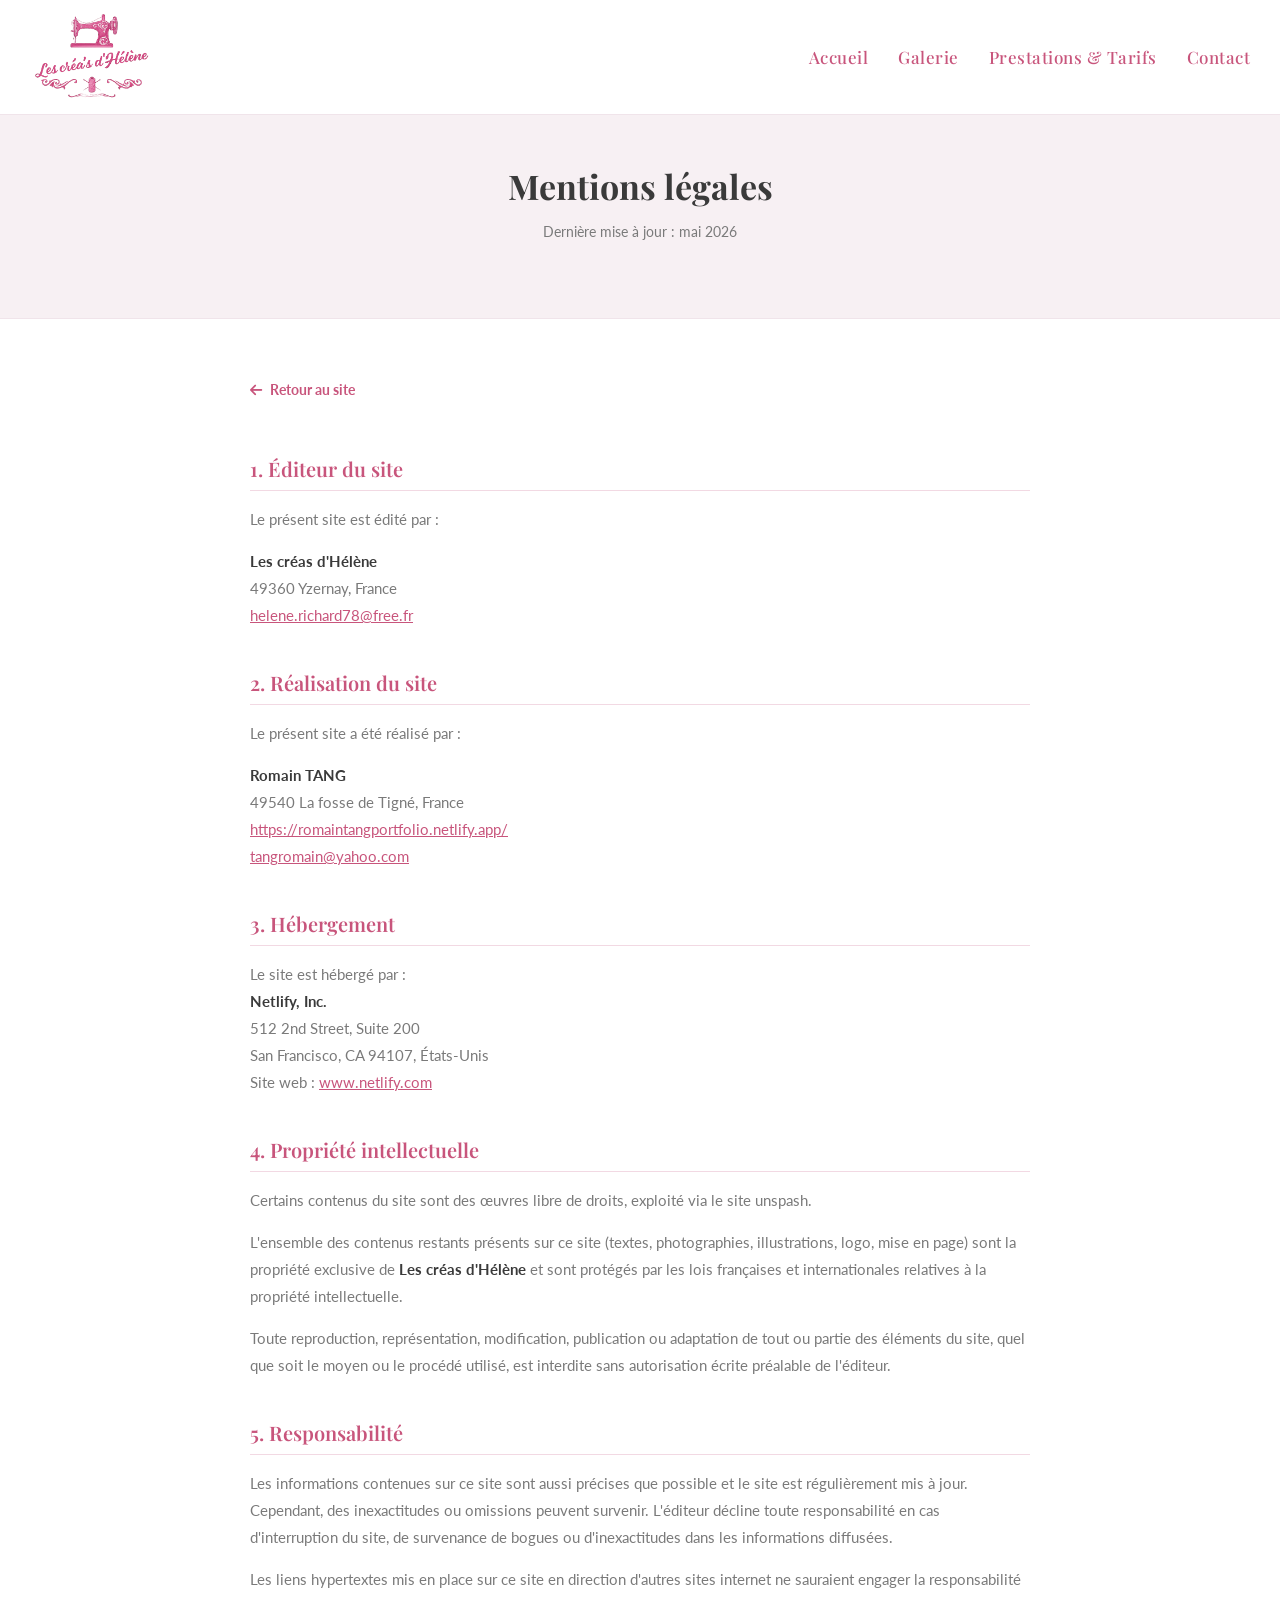
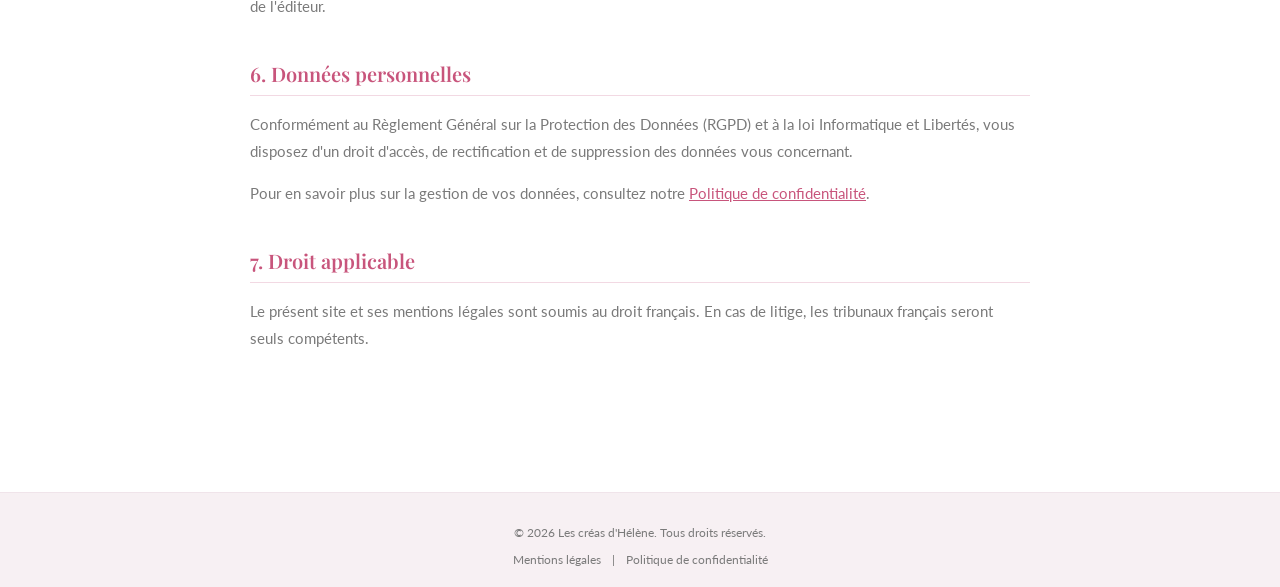
==== commit 4b1d00ff: "fix: misc fix" ====
--- a/mentions.html
+++ b/mentions.html
@@ -64,7 +64,7 @@
       <strong>Romain TANG</strong><br>
       49540 La fosse de Tigné, France<br>
       <a href="https://romaintangportfolio.netlify.app/" target="_blank" style="color:var(--pink)">https://romaintangportfolio.netlify.app/</a><br>
-      <a href="mailto:romain.tang@yahoo.com" style="color:var(--pink)">romain.tang@yahoo.com</a><br>
+      <a href="mailto:tangromain@yahoo.com" style="color:var(--pink)">tangromain@yahoo.com</a><br>
     </p>
   </div>
 
